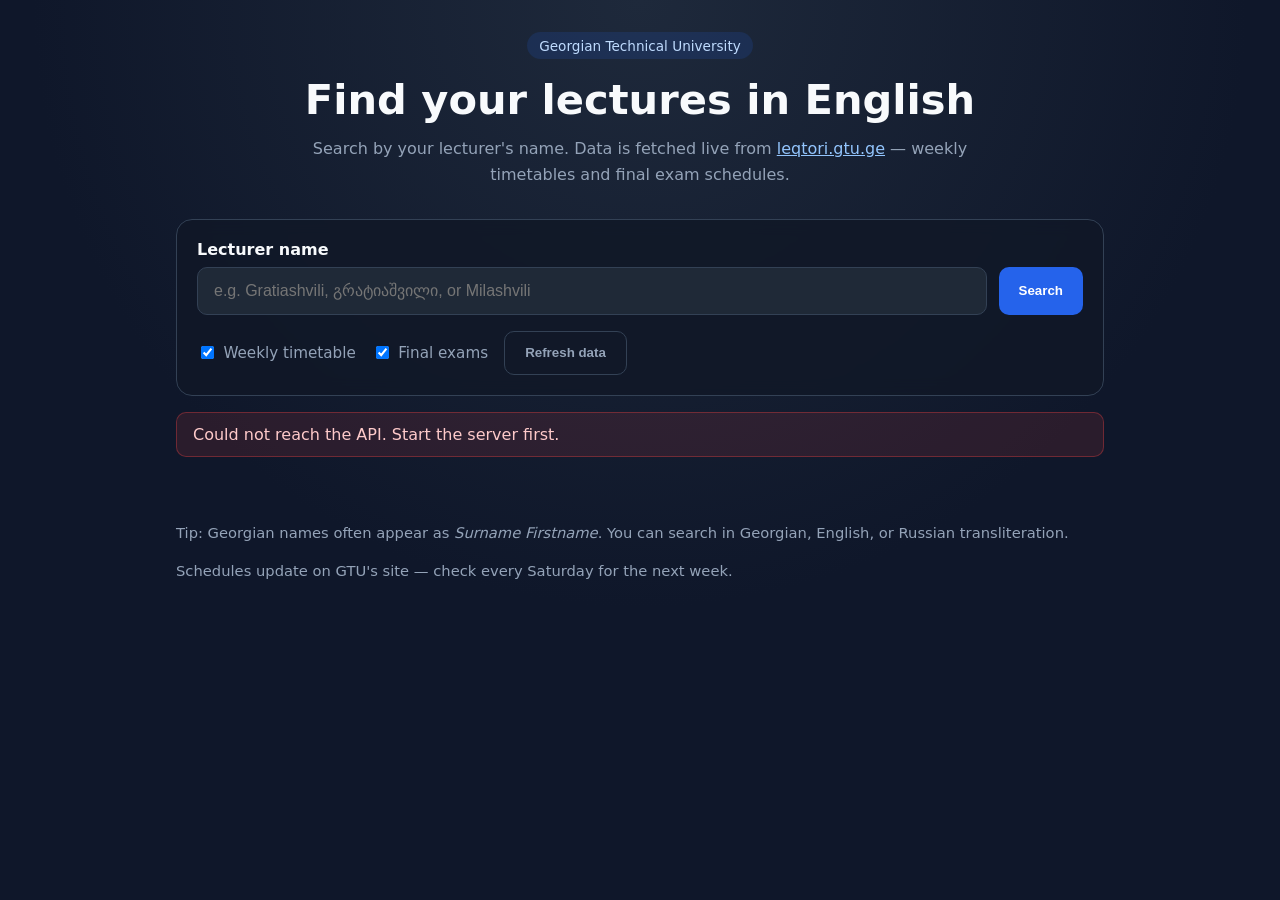
==== static/index.html @ f979306a "Add GTU Schedule Finder: search lecturer timetables in English from live GTU data. Co-authored-by: C" ====
<!DOCTYPE html>
<html lang="en">
<head>
  <meta charset="UTF-8">
  <meta name="viewport" content="width=device-width, initial-scale=1.0">
  <title>GTU Schedule Finder</title>
  <link rel="stylesheet" href="/static/style.css">
</head>
<body>
  <div class="page">
    <header class="hero">
      <div class="hero-badge">Georgian Technical University</div>
      <h1>Find your lectures in English</h1>
      <p class="subtitle">
        Search by your lecturer's name. Data is fetched live from
        <a href="http://leqtori.gtu.ge/" target="_blank" rel="noopener">leqtori.gtu.ge</a>
        — weekly timetables and final exam schedules.
      </p>
    </header>

    <section class="search-panel">
      <form id="search-form" class="search-form">
        <label for="query">Lecturer name</label>
        <div class="search-row">
          <input
            id="query"
            type="search"
            placeholder="e.g. Gratiashvili, გრატიაშვილი, or Milashvili"
            autocomplete="off"
            required
          >
          <button type="submit" id="search-btn">Search</button>
        </div>
        <div id="suggestions" class="suggestions hidden"></div>
      </form>

      <div class="filters">
        <label><input type="checkbox" id="weekly" checked> Weekly timetable</label>
        <label><input type="checkbox" id="exams" checked> Final exams</label>
        <button type="button" id="refresh-btn" class="ghost">Refresh data</button>
      </div>
    </section>

    <section id="status" class="status hidden"></section>
    <section id="results" class="results"></section>

    <footer class="footer">
      <p>Tip: Georgian names often appear as <em>Surname Firstname</em>. You can search in Georgian, English, or Russian transliteration.</p>
      <p>Schedules update on GTU's site — check every Saturday for the next week.</p>
    </footer>
  </div>

  <script src="/static/app.js"></script>
</body>
</html>
---- static/style.css ----
:root {
  --bg: #0f172a;
  --panel: #111827;
  --card: #1f2937;
  --text: #f8fafc;
  --muted: #94a3b8;
  --accent: #2563eb;
  --accent-hover: #1d4ed8;
  --border: #334155;
  --success: #10b981;
  --exam: #f59e0b;
}

* {
  box-sizing: border-box;
}

body {
  margin: 0;
  font-family: "Segoe UI", system-ui, -apple-system, sans-serif;
  background: radial-gradient(circle at top, #1e293b 0%, var(--bg) 55%);
  color: var(--text);
  min-height: 100vh;
}

a {
  color: #93c5fd;
}

.page {
  max-width: 960px;
  margin: 0 auto;
  padding: 2rem 1rem 4rem;
}

.hero {
  text-align: center;
  margin-bottom: 2rem;
}

.hero-badge {
  display: inline-block;
  padding: 0.35rem 0.75rem;
  border-radius: 999px;
  background: rgba(37, 99, 235, 0.15);
  color: #bfdbfe;
  font-size: 0.85rem;
  margin-bottom: 1rem;
}

.hero h1 {
  font-size: clamp(1.8rem, 4vw, 2.6rem);
  margin: 0 0 0.75rem;
}

.subtitle {
  color: var(--muted);
  max-width: 680px;
  margin: 0 auto;
  line-height: 1.6;
}

.search-panel {
  background: rgba(17, 24, 39, 0.85);
  border: 1px solid var(--border);
  border-radius: 16px;
  padding: 1.25rem;
  backdrop-filter: blur(8px);
}

.search-form label {
  display: block;
  font-weight: 600;
  margin-bottom: 0.5rem;
}

.search-row {
  display: flex;
  gap: 0.75rem;
}

input[type="search"] {
  flex: 1;
  padding: 0.85rem 1rem;
  border-radius: 10px;
  border: 1px solid var(--border);
  background: var(--card);
  color: var(--text);
  font-size: 1rem;
}

input[type="search"]:focus {
  outline: 2px solid var(--accent);
  border-color: transparent;
}

button {
  border: none;
  border-radius: 10px;
  padding: 0.85rem 1.25rem;
  background: var(--accent);
  color: white;
  font-weight: 600;
  cursor: pointer;
}

button:hover {
  background: var(--accent-hover);
}

button.ghost {
  background: transparent;
  border: 1px solid var(--border);
  color: var(--muted);
}

.filters {
  display: flex;
  flex-wrap: wrap;
  gap: 1rem;
  align-items: center;
  margin-top: 1rem;
  color: var(--muted);
  font-size: 0.95rem;
}

.filters label {
  display: flex;
  align-items: center;
  gap: 0.4rem;
}

.suggestions {
  margin-top: 0.5rem;
  background: var(--card);
  border: 1px solid var(--border);
  border-radius: 10px;
  overflow: hidden;
}

.suggestions button {
  display: block;
  width: 100%;
  text-align: left;
  background: transparent;
  color: var(--text);
  border-radius: 0;
  font-weight: 400;
}

.suggestions button:hover {
  background: rgba(37, 99, 235, 0.15);
}

.hidden {
  display: none !important;
}

.status {
  margin: 1rem 0;
  padding: 0.75rem 1rem;
  border-radius: 10px;
  background: rgba(16, 185, 129, 0.12);
  border: 1px solid rgba(16, 185, 129, 0.35);
  color: #a7f3d0;
}

.status.error {
  background: rgba(239, 68, 68, 0.12);
  border-color: rgba(239, 68, 68, 0.35);
  color: #fecaca;
}

.results {
  display: grid;
  gap: 1rem;
  margin-top: 1.5rem;
}

.empty-state {
  text-align: center;
  color: var(--muted);
  padding: 2rem;
  border: 1px dashed var(--border);
  border-radius: 12px;
}

.card {
  background: var(--card);
  border: 1px solid var(--border);
  border-radius: 14px;
  padding: 1rem 1.1rem;
}

.card-header {
  display: flex;
  justify-content: space-between;
  gap: 1rem;
  align-items: flex-start;
  margin-bottom: 0.75rem;
}

.badge {
  font-size: 0.75rem;
  font-weight: 700;
  text-transform: uppercase;
  letter-spacing: 0.04em;
  padding: 0.25rem 0.55rem;
  border-radius: 999px;
  white-space: nowrap;
}

.badge.weekly {
  background: rgba(37, 99, 235, 0.2);
  color: #93c5fd;
}

.badge.exam {
  background: rgba(245, 158, 11, 0.2);
  color: #fcd34d;
}

.course-title {
  font-size: 1.05rem;
  font-weight: 600;
  margin: 0 0 0.35rem;
}

.course-original {
  color: var(--muted);
  font-size: 0.9rem;
  margin-bottom: 0.75rem;
}

.meta-grid {
  display: grid;
  grid-template-columns: repeat(auto-fit, minmax(140px, 1fr));
  gap: 0.75rem;
}

.meta-item {
  background: rgba(15, 23, 42, 0.55);
  border-radius: 10px;
  padding: 0.65rem 0.75rem;
}

.meta-label {
  display: block;
  font-size: 0.75rem;
  text-transform: uppercase;
  letter-spacing: 0.05em;
  color: var(--muted);
  margin-bottom: 0.2rem;
}

.footer {
  margin-top: 2.5rem;
  color: var(--muted);
  font-size: 0.92rem;
  line-height: 1.6;
}

@media (max-width: 640px) {
  .search-row {
    flex-direction: column;
  }
}
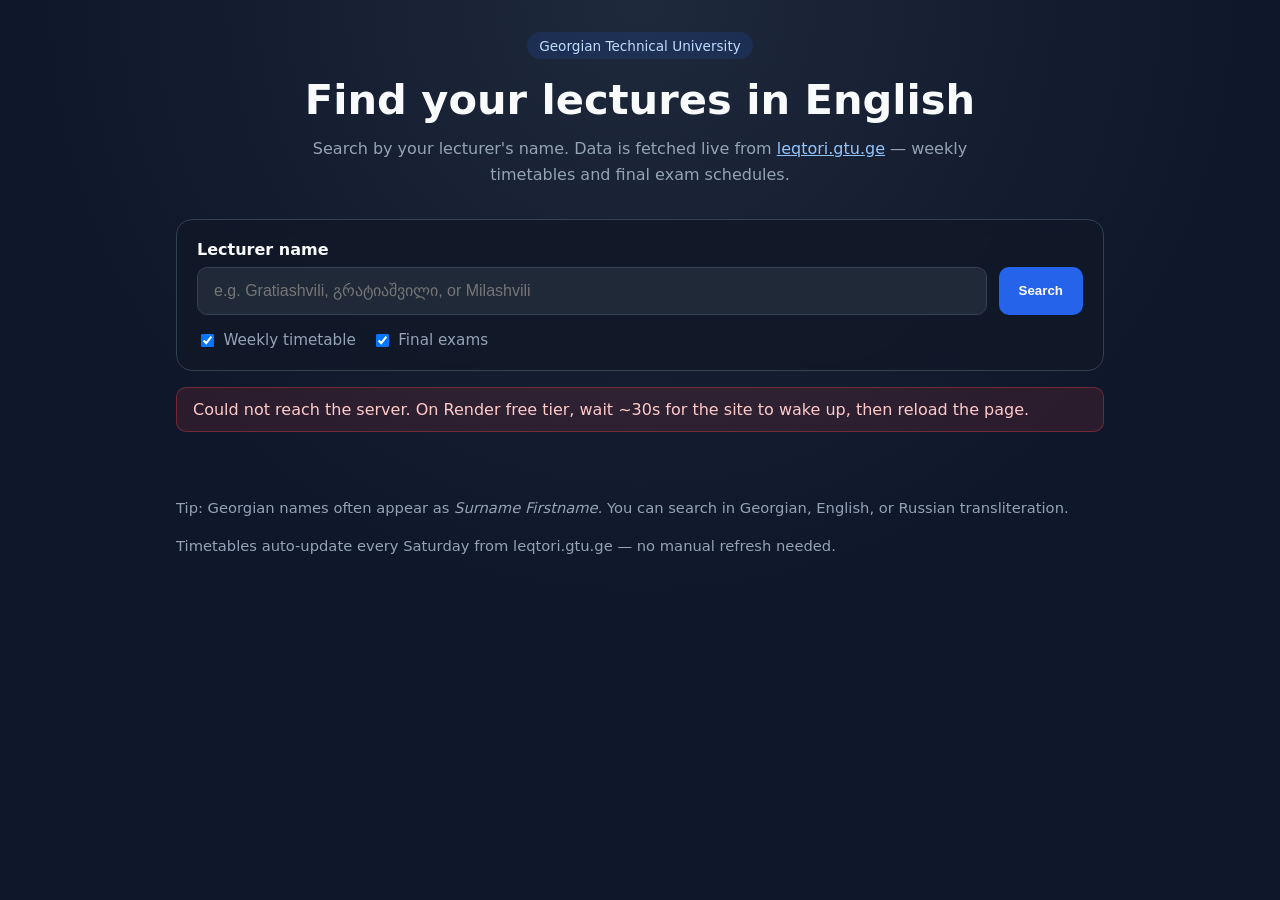
==== commit 8520e105: "Remove manual refresh; persist schedule data and auto-update on Saturdays. Co-authored-by: Cursor <c" ====
--- a/static/index.html
+++ b/static/index.html
@@ -37,7 +37,6 @@
       <div class="filters">
         <label><input type="checkbox" id="weekly" checked> Weekly timetable</label>
         <label><input type="checkbox" id="exams" checked> Final exams</label>
-        <button type="button" id="refresh-btn" class="ghost">Refresh data</button>
       </div>
     </section>
 
@@ -46,7 +45,7 @@
 
     <footer class="footer">
       <p>Tip: Georgian names often appear as <em>Surname Firstname</em>. You can search in Georgian, English, or Russian transliteration.</p>
-      <p>Schedules update on GTU's site — check every Saturday for the next week.</p>
+      <p>Timetables auto-update every Saturday from leqtori.gtu.ge — no manual refresh needed.</p>
     </footer>
   </div>
 
--- a/static/style.css
+++ b/static/style.css
@@ -171,6 +171,12 @@
   color: #fecaca;
 }
 
+.status.updating {
+  background: rgba(245, 158, 11, 0.12);
+  border-color: rgba(245, 158, 11, 0.35);
+  color: #fde68a;
+}
+
 .results {
   display: grid;
   gap: 1rem;
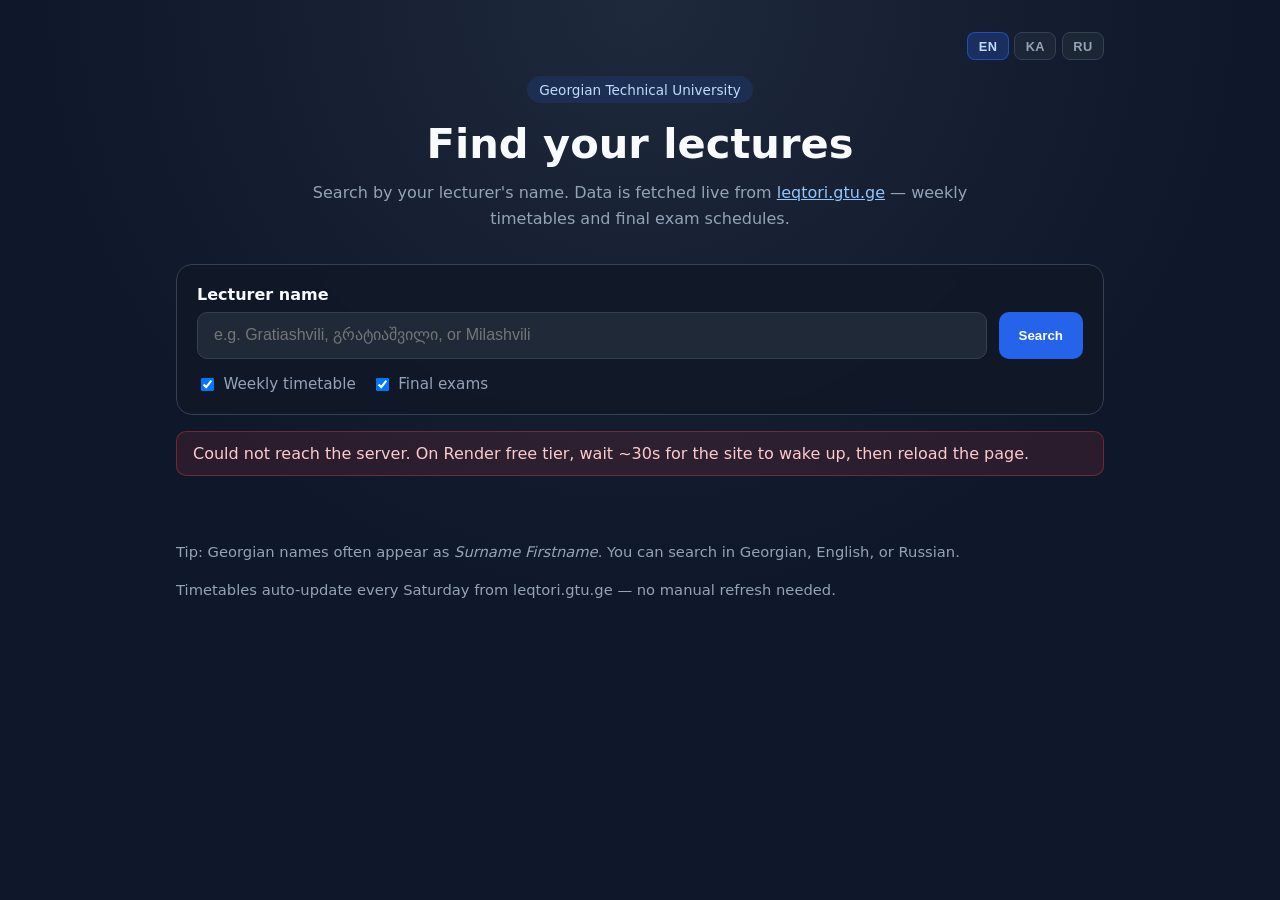
==== commit e08ec5e3: "feat: add English, Georgian, and Russian UI language switcher Default to English with EN/KA/RU toggl" ====
--- a/static/index.html
+++ b/static/index.html
@@ -8,10 +8,16 @@
 </head>
 <body>
   <div class="page">
+    <nav class="lang-bar" aria-label="Language">
+      <button type="button" class="lang-btn" data-lang="en" aria-pressed="true" data-i18n-title="langEn">EN</button>
+      <button type="button" class="lang-btn" data-lang="ka" aria-pressed="false" data-i18n-title="langKa">KA</button>
+      <button type="button" class="lang-btn" data-lang="ru" aria-pressed="false" data-i18n-title="langRu">RU</button>
+    </nav>
+
     <header class="hero">
-      <div class="hero-badge">Georgian Technical University</div>
-      <h1>Find your lectures in English</h1>
-      <p class="subtitle">
+      <div class="hero-badge" data-i18n="heroBadge">Georgian Technical University</div>
+      <h1 data-i18n="heroTitle">Find your lectures</h1>
+      <p class="subtitle" data-i18n="heroSubtitle">
         Search by your lecturer's name. Data is fetched live from
         <a href="http://leqtori.gtu.ge/" target="_blank" rel="noopener">leqtori.gtu.ge</a>
         — weekly timetables and final exam schedules.
@@ -20,23 +26,24 @@
 
     <section class="search-panel">
       <form id="search-form" class="search-form">
-        <label for="query">Lecturer name</label>
+        <label for="query" data-i18n="searchLabel">Lecturer name</label>
         <div class="search-row">
           <input
             id="query"
             type="search"
+            data-i18n-placeholder="searchPlaceholder"
             placeholder="e.g. Gratiashvili, გრატიაშვილი, or Milashvili"
             autocomplete="off"
             required
           >
-          <button type="submit" id="search-btn">Search</button>
+          <button type="submit" id="search-btn" data-i18n="searchBtn">Search</button>
         </div>
         <div id="suggestions" class="suggestions hidden"></div>
       </form>
 
       <div class="filters">
-        <label><input type="checkbox" id="weekly" checked> Weekly timetable</label>
-        <label><input type="checkbox" id="exams" checked> Final exams</label>
+        <label><input type="checkbox" id="weekly" checked> <span data-i18n="filterWeekly">Weekly timetable</span></label>
+        <label><input type="checkbox" id="exams" checked> <span data-i18n="filterExams">Final exams</span></label>
       </div>
     </section>
 
@@ -44,11 +51,12 @@
     <section id="results" class="results"></section>
 
     <footer class="footer">
-      <p>Tip: Georgian names often appear as <em>Surname Firstname</em>. You can search in Georgian, English, or Russian transliteration.</p>
-      <p>Timetables auto-update every Saturday from leqtori.gtu.ge — no manual refresh needed.</p>
+      <p data-i18n="footerTip1">Tip: Georgian names often appear as <em>Surname Firstname</em>. You can search in Georgian, English, or Russian.</p>
+      <p data-i18n="footerTip2">Timetables auto-update every Saturday from leqtori.gtu.ge — no manual refresh needed.</p>
     </footer>
   </div>
 
+  <script src="/static/i18n.js"></script>
   <script src="/static/app.js"></script>
 </body>
 </html>
--- a/static/style.css
+++ b/static/style.css
@@ -31,6 +31,38 @@
   max-width: 960px;
   margin: 0 auto;
   padding: 2rem 1rem 4rem;
+  position: relative;
+}
+
+.lang-bar {
+  display: flex;
+  justify-content: flex-end;
+  gap: 0.35rem;
+  margin-bottom: 1rem;
+}
+
+.lang-btn {
+  padding: 0.35rem 0.65rem;
+  font-size: 0.8rem;
+  font-weight: 600;
+  background: rgba(31, 41, 55, 0.8);
+  border: 1px solid var(--border);
+  color: var(--muted);
+  border-radius: 8px;
+  cursor: pointer;
+  letter-spacing: 0.03em;
+}
+
+.lang-btn:hover {
+  color: var(--text);
+  border-color: #64748b;
+  background: rgba(37, 99, 235, 0.12);
+}
+
+.lang-btn.active {
+  background: rgba(37, 99, 235, 0.25);
+  border-color: rgba(37, 99, 235, 0.6);
+  color: #bfdbfe;
 }
 
 .hero {
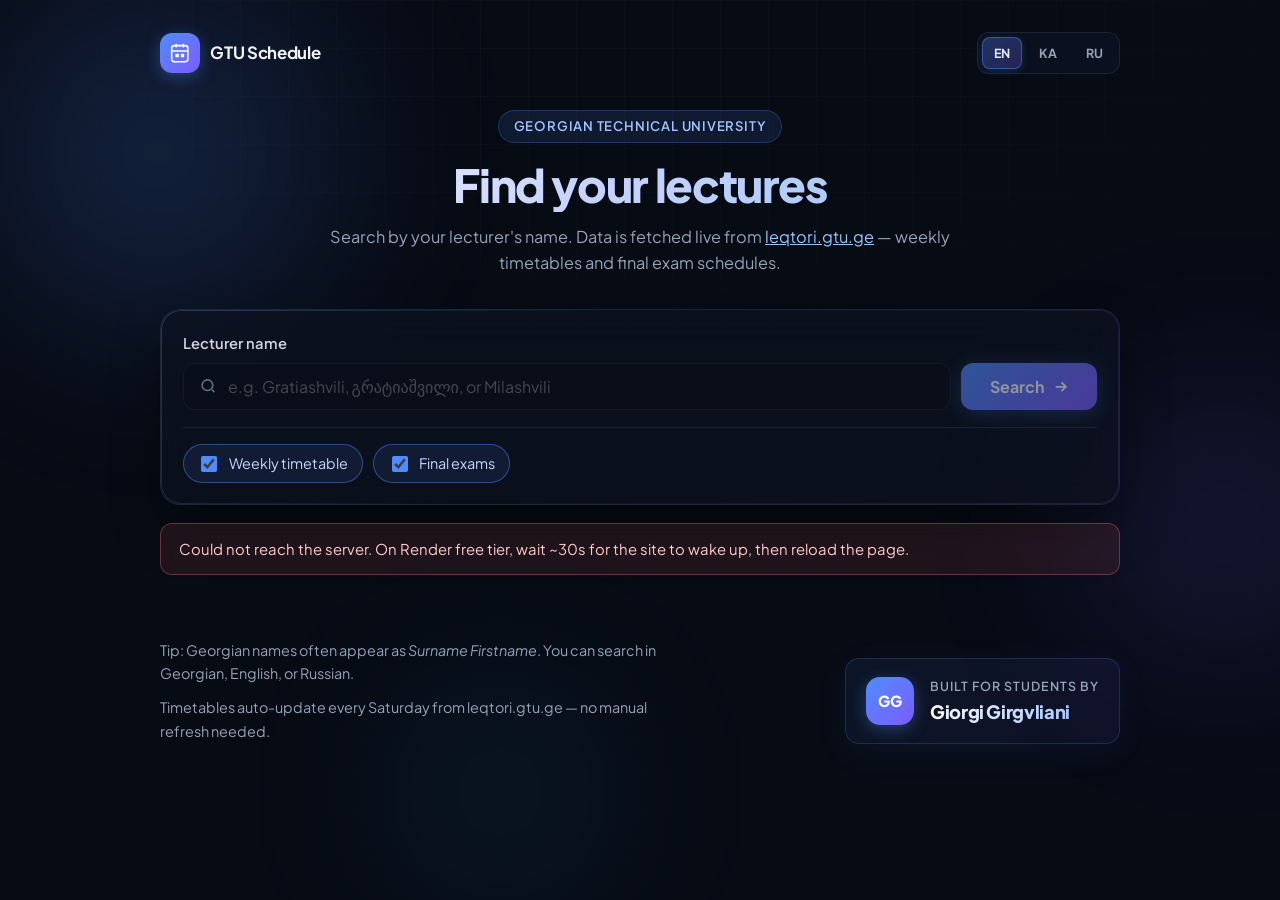
==== commit ba8d616a: "feat: redesign UI with responsive layout and creator credit Refresh the site with animated backgroun" ====
--- a/static/index.html
+++ b/static/index.html
@@ -2,19 +2,46 @@
 <html lang="en">
 <head>
   <meta charset="UTF-8">
-  <meta name="viewport" content="width=device-width, initial-scale=1.0">
+  <meta name="viewport" content="width=device-width, initial-scale=1.0, viewport-fit=cover">
+  <meta name="theme-color" content="#070b14">
+  <meta name="color-scheme" content="dark">
+  <meta name="mobile-web-app-capable" content="yes">
+  <meta name="apple-mobile-web-app-capable" content="yes">
+  <meta name="apple-mobile-web-app-status-bar-style" content="black-translucent">
   <title>GTU Schedule Finder</title>
+  <link rel="preconnect" href="https://fonts.googleapis.com">
+  <link rel="preconnect" href="https://fonts.gstatic.com" crossorigin>
+  <link href="https://fonts.googleapis.com/css2?family=Plus+Jakarta+Sans:ital,wght@0,400;0,500;0,600;0,700;0,800;1,500&display=swap" rel="stylesheet">
   <link rel="stylesheet" href="/static/style.css">
 </head>
 <body>
+  <div class="bg-scene" aria-hidden="true">
+    <div class="bg-orb bg-orb-1"></div>
+    <div class="bg-orb bg-orb-2"></div>
+    <div class="bg-orb bg-orb-3"></div>
+    <div class="bg-grid"></div>
+  </div>
+
   <div class="page">
-    <nav class="lang-bar" aria-label="Language">
-      <button type="button" class="lang-btn" data-lang="en" aria-pressed="true" data-i18n-title="langEn">EN</button>
-      <button type="button" class="lang-btn" data-lang="ka" aria-pressed="false" data-i18n-title="langKa">KA</button>
-      <button type="button" class="lang-btn" data-lang="ru" aria-pressed="false" data-i18n-title="langRu">RU</button>
-    </nav>
+    <header class="site-header">
+      <a class="brand" href="/" aria-label="GTU Schedule Finder home">
+        <span class="brand-icon" aria-hidden="true">
+          <svg viewBox="0 0 24 24" fill="none" stroke="currentColor" stroke-width="1.75">
+            <rect x="3" y="4" width="18" height="18" rx="3"/>
+            <path d="M3 10h18M8 2v4M16 2v4"/>
+            <path d="M8 14h2v2H8zM14 14h2v2h-2z"/>
+          </svg>
+        </span>
+        <span class="brand-text">GTU Schedule</span>
+      </a>
+      <nav class="lang-bar" aria-label="Language">
+        <button type="button" class="lang-btn" data-lang="en" aria-pressed="true" data-i18n-title="langEn">EN</button>
+        <button type="button" class="lang-btn" data-lang="ka" aria-pressed="false" data-i18n-title="langKa">KA</button>
+        <button type="button" class="lang-btn" data-lang="ru" aria-pressed="false" data-i18n-title="langRu">RU</button>
+      </nav>
+    </header>
 
-    <header class="hero">
+    <section class="hero">
       <div class="hero-badge" data-i18n="heroBadge">Georgian Technical University</div>
       <h1 data-i18n="heroTitle">Find your lectures</h1>
       <p class="subtitle" data-i18n="heroSubtitle">
@@ -22,28 +49,45 @@
         <a href="http://leqtori.gtu.ge/" target="_blank" rel="noopener">leqtori.gtu.ge</a>
         — weekly timetables and final exam schedules.
       </p>
-    </header>
+    </section>
 
     <section class="search-panel">
       <form id="search-form" class="search-form">
         <label for="query" data-i18n="searchLabel">Lecturer name</label>
         <div class="search-row">
-          <input
-            id="query"
-            type="search"
-            data-i18n-placeholder="searchPlaceholder"
-            placeholder="e.g. Gratiashvili, გრატიაშვილი, or Milashvili"
-            autocomplete="off"
-            required
-          >
-          <button type="submit" id="search-btn" data-i18n="searchBtn">Search</button>
+          <div class="search-input-wrap">
+            <svg class="search-icon" viewBox="0 0 24 24" fill="none" stroke="currentColor" stroke-width="2" aria-hidden="true">
+              <circle cx="11" cy="11" r="7"/>
+              <path d="M20 20l-3-3"/>
+            </svg>
+            <input
+              id="query"
+              type="search"
+              data-i18n-placeholder="searchPlaceholder"
+              placeholder="e.g. Gratiashvili, გრატიაშვილი, or Milashvili"
+              autocomplete="off"
+              required
+            >
+          </div>
+          <button type="submit" id="search-btn" class="search-submit">
+            <span data-i18n="searchBtn">Search</span>
+            <svg viewBox="0 0 24 24" fill="none" stroke="currentColor" stroke-width="2.5" aria-hidden="true">
+              <path d="M5 12h14M13 6l6 6-6 6"/>
+            </svg>
+          </button>
         </div>
         <div id="suggestions" class="suggestions hidden"></div>
       </form>
 
       <div class="filters">
-        <label><input type="checkbox" id="weekly" checked> <span data-i18n="filterWeekly">Weekly timetable</span></label>
-        <label><input type="checkbox" id="exams" checked> <span data-i18n="filterExams">Final exams</span></label>
+        <label class="filter-chip">
+          <input type="checkbox" id="weekly" checked>
+          <span data-i18n="filterWeekly">Weekly timetable</span>
+        </label>
+        <label class="filter-chip">
+          <input type="checkbox" id="exams" checked>
+          <span data-i18n="filterExams">Final exams</span>
+        </label>
       </div>
     </section>
 
@@ -51,8 +95,19 @@
     <section id="results" class="results"></section>
 
     <footer class="footer">
-      <p data-i18n="footerTip1">Tip: Georgian names often appear as <em>Surname Firstname</em>. You can search in Georgian, English, or Russian.</p>
-      <p data-i18n="footerTip2">Timetables auto-update every Saturday from leqtori.gtu.ge — no manual refresh needed.</p>
+      <div class="footer-tips">
+        <p data-i18n="footerTip1">Tip: Georgian names often appear as <em>Surname Firstname</em>. You can search in Georgian, English, or Russian.</p>
+        <p data-i18n="footerTip2">Timetables auto-update every Saturday from leqtori.gtu.ge — no manual refresh needed.</p>
+      </div>
+      <div class="creator-card">
+        <div class="creator-avatar" aria-hidden="true">GG</div>
+        <div class="creator-info">
+          <p class="creator-label" data-i18n="footerCreatorLabel">Built for students by</p>
+          <p class="creator-name">
+            <a href="https://github.com/Giorgi-Girgvliani/gtu-schedule-finder" target="_blank" rel="noopener noreferrer">Giorgi Girgvliani</a>
+          </p>
+        </div>
+      </div>
     </footer>
   </div>
 
--- a/static/style.css
+++ b/static/style.css
@@ -1,173 +1,466 @@
 :root {
-  --bg: #0f172a;
-  --panel: #111827;
-  --card: #1f2937;
-  --text: #f8fafc;
+  --bg: #070b14;
+  --bg-elevated: #0d1321;
+  --panel: rgba(13, 19, 33, 0.72);
+  --card: rgba(18, 26, 44, 0.85);
+  --card-hover: rgba(22, 32, 54, 0.95);
+  --text: #f1f5f9;
   --muted: #94a3b8;
-  --accent: #2563eb;
-  --accent-hover: #1d4ed8;
-  --border: #334155;
-  --success: #10b981;
-  --exam: #f59e0b;
+  --accent: #4f8cff;
+  --accent-2: #7c5cff;
+  --accent-hover: #3b7aed;
+  --accent-glow: rgba(79, 140, 255, 0.35);
+  --border: rgba(148, 163, 184, 0.14);
+  --border-bright: rgba(148, 163, 184, 0.28);
+  --success: #34d399;
+  --exam: #fbbf24;
+  --exam-glow: rgba(251, 191, 36, 0.2);
+  --weekly-glow: rgba(79, 140, 255, 0.15);
+
+  --page-max: 960px;
+  --page-pad-x: 1rem;
+  --page-pad-y: 1.25rem;
+  --section-gap: 1.25rem;
+  --radius-lg: 20px;
+  --radius-md: 14px;
+  --radius-sm: 12px;
+  --touch-min: 44px;
+  --shadow-lg: 0 24px 48px rgba(0, 0, 0, 0.35);
+  --shadow-card: 0 8px 32px rgba(0, 0, 0, 0.25);
 }
 
 * {
   box-sizing: border-box;
 }
 
+html {
+  -webkit-text-size-adjust: 100%;
+  scroll-behavior: smooth;
+}
+
 body {
   margin: 0;
-  font-family: "Segoe UI", system-ui, -apple-system, sans-serif;
-  background: radial-gradient(circle at top, #1e293b 0%, var(--bg) 55%);
+  font-family: "Plus Jakarta Sans", "Segoe UI", system-ui, -apple-system, sans-serif;
+  background: var(--bg);
   color: var(--text);
   min-height: 100vh;
+  min-height: 100dvh;
+  line-height: 1.5;
+  overflow-x: hidden;
 }
 
 a {
   color: #93c5fd;
+  word-break: break-word;
+  transition: color 0.2s ease;
+}
+
+a:hover {
+  color: #bfdbfe;
+}
+
+img,
+svg {
+  max-width: 100%;
+  height: auto;
+}
+
+/* ── Animated background ── */
+.bg-scene {
+  position: fixed;
+  inset: 0;
+  z-index: 0;
+  pointer-events: none;
+  overflow: hidden;
+}
+
+.bg-orb {
+  position: absolute;
+  border-radius: 50%;
+  filter: blur(80px);
+  opacity: 0.55;
+  animation: float 18s ease-in-out infinite;
+}
+
+.bg-orb-1 {
+  width: min(520px, 90vw);
+  height: min(520px, 90vw);
+  top: -12%;
+  left: -8%;
+  background: radial-gradient(circle, rgba(79, 140, 255, 0.45) 0%, transparent 70%);
+}
+
+.bg-orb-2 {
+  width: min(420px, 75vw);
+  height: min(420px, 75vw);
+  top: 35%;
+  right: -12%;
+  background: radial-gradient(circle, rgba(124, 92, 255, 0.35) 0%, transparent 70%);
+  animation-delay: -6s;
+}
+
+.bg-orb-3 {
+  width: min(360px, 65vw);
+  height: min(360px, 65vw);
+  bottom: -8%;
+  left: 25%;
+  background: radial-gradient(circle, rgba(56, 189, 248, 0.2) 0%, transparent 70%);
+  animation-delay: -12s;
+}
+
+.bg-grid {
+  position: absolute;
+  inset: 0;
+  background-image:
+    linear-gradient(rgba(148, 163, 184, 0.04) 1px, transparent 1px),
+    linear-gradient(90deg, rgba(148, 163, 184, 0.04) 1px, transparent 1px);
+  background-size: 48px 48px;
+  mask-image: radial-gradient(ellipse 80% 60% at 50% 0%, black 20%, transparent 75%);
+}
+
+@keyframes float {
+  0%, 100% { transform: translate(0, 0) scale(1); }
+  33% { transform: translate(2%, 3%) scale(1.04); }
+  66% { transform: translate(-2%, 1%) scale(0.98); }
 }
 
 .page {
-  max-width: 960px;
+  position: relative;
+  z-index: 1;
+  max-width: var(--page-max);
   margin: 0 auto;
-  padding: 2rem 1rem 4rem;
-  position: relative;
+  padding:
+    max(var(--page-pad-y), env(safe-area-inset-top))
+    max(var(--page-pad-x), env(safe-area-inset-right))
+    max(2.5rem, env(safe-area-inset-bottom))
+    max(var(--page-pad-x), env(safe-area-inset-left));
+}
+
+/* ── Site header ── */
+.site-header {
+  display: flex;
+  align-items: center;
+  justify-content: space-between;
+  gap: 1rem;
+  margin-bottom: calc(var(--section-gap) + 0.5rem);
+  flex-wrap: wrap;
+}
+
+.brand {
+  display: flex;
+  align-items: center;
+  gap: 0.65rem;
+  text-decoration: none;
+  color: var(--text);
+}
+
+.brand:hover {
+  color: var(--text);
+}
+
+.brand-icon {
+  display: flex;
+  align-items: center;
+  justify-content: center;
+  width: 2.5rem;
+  height: 2.5rem;
+  border-radius: 12px;
+  background: linear-gradient(135deg, var(--accent) 0%, var(--accent-2) 100%);
+  box-shadow: 0 4px 16px var(--accent-glow);
+}
+
+.brand-icon svg {
+  width: 1.35rem;
+  height: 1.35rem;
+  color: white;
+}
+
+.brand-text {
+  font-weight: 700;
+  font-size: 1.05rem;
+  letter-spacing: -0.02em;
 }
 
 .lang-bar {
   display: flex;
-  justify-content: flex-end;
   gap: 0.35rem;
-  margin-bottom: 1rem;
+  flex-wrap: wrap;
+  padding: 0.25rem;
+  background: rgba(15, 23, 42, 0.5);
+  border: 1px solid var(--border);
+  border-radius: 12px;
+  backdrop-filter: blur(12px);
+  -webkit-backdrop-filter: blur(12px);
 }
 
 .lang-btn {
+  min-width: 2.5rem;
+  min-height: 2rem;
   padding: 0.35rem 0.65rem;
-  font-size: 0.8rem;
-  font-weight: 600;
-  background: rgba(31, 41, 55, 0.8);
-  border: 1px solid var(--border);
+  font-size: 0.78rem;
+  font-weight: 700;
+  font-family: inherit;
+  background: transparent;
+  border: 1px solid transparent;
   color: var(--muted);
   border-radius: 8px;
   cursor: pointer;
-  letter-spacing: 0.03em;
+  letter-spacing: 0.04em;
+  -webkit-tap-highlight-color: transparent;
+  touch-action: manipulation;
+  transition: all 0.2s ease;
 }
 
 .lang-btn:hover {
   color: var(--text);
-  border-color: #64748b;
-  background: rgba(37, 99, 235, 0.12);
+  background: rgba(255, 255, 255, 0.05);
 }
 
 .lang-btn.active {
-  background: rgba(37, 99, 235, 0.25);
-  border-color: rgba(37, 99, 235, 0.6);
-  color: #bfdbfe;
-}
-
+  background: linear-gradient(135deg, rgba(79, 140, 255, 0.3), rgba(124, 92, 255, 0.25));
+  border-color: rgba(79, 140, 255, 0.45);
+  color: #e0eaff;
+  box-shadow: 0 2px 8px rgba(79, 140, 255, 0.2);
+}
+
+/* ── Hero ── */
 .hero {
   text-align: center;
-  margin-bottom: 2rem;
+  margin-bottom: var(--section-gap);
 }
 
 .hero-badge {
   display: inline-block;
-  padding: 0.35rem 0.75rem;
+  padding: 0.4rem 0.9rem;
   border-radius: 999px;
-  background: rgba(37, 99, 235, 0.15);
-  color: #bfdbfe;
-  font-size: 0.85rem;
+  background: rgba(79, 140, 255, 0.12);
+  border: 1px solid rgba(79, 140, 255, 0.25);
+  color: #a5c4ff;
+  font-size: clamp(0.72rem, 2.5vw, 0.82rem);
+  font-weight: 600;
+  letter-spacing: 0.06em;
+  text-transform: uppercase;
   margin-bottom: 1rem;
+  max-width: 100%;
+  line-height: 1.4;
 }
 
 .hero h1 {
-  font-size: clamp(1.8rem, 4vw, 2.6rem);
+  font-size: clamp(1.75rem, 5.5vw, 2.85rem);
+  font-weight: 800;
   margin: 0 0 0.75rem;
+  line-height: 1.15;
+  letter-spacing: -0.03em;
+  word-break: break-word;
+  background: linear-gradient(135deg, #ffffff 0%, #c7d2fe 45%, #93c5fd 100%);
+  -webkit-background-clip: text;
+  background-clip: text;
+  -webkit-text-fill-color: transparent;
 }
 
 .subtitle {
   color: var(--muted);
-  max-width: 680px;
+  max-width: 620px;
   margin: 0 auto;
-  line-height: 1.6;
-}
-
+  line-height: 1.65;
+  font-size: clamp(0.92rem, 2.8vw, 1.02rem);
+}
+
+/* ── Search panel ── */
 .search-panel {
-  background: rgba(17, 24, 39, 0.85);
+  background: var(--panel);
   border: 1px solid var(--border);
-  border-radius: 16px;
-  padding: 1.25rem;
-  backdrop-filter: blur(8px);
+  border-radius: var(--radius-lg);
+  padding: 1.15rem;
+  backdrop-filter: blur(20px);
+  -webkit-backdrop-filter: blur(20px);
+  box-shadow: var(--shadow-lg);
+  position: relative;
+}
+
+.search-panel::before {
+  content: "";
+  position: absolute;
+  inset: 0;
+  border-radius: inherit;
+  padding: 1px;
+  background: linear-gradient(135deg, rgba(79, 140, 255, 0.35), transparent 40%, rgba(124, 92, 255, 0.2));
+  -webkit-mask: linear-gradient(#fff 0 0) content-box, linear-gradient(#fff 0 0);
+  mask: linear-gradient(#fff 0 0) content-box, linear-gradient(#fff 0 0);
+  -webkit-mask-composite: xor;
+  mask-composite: exclude;
+  pointer-events: none;
 }
 
 .search-form label {
   display: block;
   font-weight: 600;
-  margin-bottom: 0.5rem;
+  margin-bottom: 0.55rem;
+  font-size: 0.92rem;
+  color: #cbd5e1;
 }
 
 .search-row {
   display: flex;
-  gap: 0.75rem;
+  flex-direction: column;
+  gap: 0.65rem;
+}
+
+.search-input-wrap {
+  position: relative;
+  flex: 1;
+}
+
+.search-icon {
+  position: absolute;
+  left: 1rem;
+  top: 50%;
+  transform: translateY(-50%);
+  width: 1.15rem;
+  height: 1.15rem;
+  color: var(--muted);
+  pointer-events: none;
 }
 
 input[type="search"] {
-  flex: 1;
-  padding: 0.85rem 1rem;
-  border-radius: 10px;
+  width: 100%;
+  min-height: var(--touch-min);
+  padding: 0.75rem 1rem 0.75rem 2.75rem;
+  border-radius: var(--radius-sm);
   border: 1px solid var(--border);
-  background: var(--card);
+  background: rgba(7, 11, 20, 0.6);
   color: var(--text);
+  font-size: 16px;
+  font-family: inherit;
+  -webkit-appearance: none;
+  appearance: none;
+  transition: border-color 0.2s, box-shadow 0.2s;
+}
+
+input[type="search"]:focus {
+  outline: none;
+  border-color: rgba(79, 140, 255, 0.55);
+  box-shadow: 0 0 0 3px rgba(79, 140, 255, 0.18);
+}
+
+input[type="search"]:disabled {
+  opacity: 0.55;
+  cursor: not-allowed;
+}
+
+.search-submit {
+  display: inline-flex;
+  align-items: center;
+  justify-content: center;
+  gap: 0.5rem;
+  border: none;
+  border-radius: var(--radius-sm);
+  min-height: var(--touch-min);
+  padding: 0.75rem 1.35rem;
+  background: linear-gradient(135deg, var(--accent) 0%, var(--accent-2) 100%);
+  color: white;
+  font-weight: 700;
   font-size: 1rem;
-}
-
-input[type="search"]:focus {
-  outline: 2px solid var(--accent);
-  border-color: transparent;
+  font-family: inherit;
+  cursor: pointer;
+  -webkit-tap-highlight-color: transparent;
+  touch-action: manipulation;
+  box-shadow: 0 4px 20px var(--accent-glow);
+  transition: transform 0.15s ease, box-shadow 0.2s ease, filter 0.2s ease;
+}
+
+.search-submit svg {
+  width: 1.1rem;
+  height: 1.1rem;
+  transition: transform 0.2s ease;
+}
+
+.search-submit:hover:not(:disabled) {
+  filter: brightness(1.08);
+  box-shadow: 0 6px 28px var(--accent-glow);
+}
+
+.search-submit:hover:not(:disabled) svg {
+  transform: translateX(2px);
+}
+
+.search-submit:active:not(:disabled) {
+  transform: scale(0.98);
+}
+
+.search-submit:disabled {
+  opacity: 0.55;
+  cursor: not-allowed;
 }
 
 button {
   border: none;
-  border-radius: 10px;
-  padding: 0.85rem 1.25rem;
+  border-radius: var(--radius-sm);
+  min-height: var(--touch-min);
+  padding: 0.75rem 1.25rem;
   background: var(--accent);
   color: white;
   font-weight: 600;
+  font-size: 1rem;
+  font-family: inherit;
   cursor: pointer;
-}
-
-button:hover {
-  background: var(--accent-hover);
-}
-
-button.ghost {
-  background: transparent;
+  -webkit-tap-highlight-color: transparent;
+  touch-action: manipulation;
+}
+
+button:disabled {
+  opacity: 0.55;
+  cursor: not-allowed;
+}
+
+.filters {
+  display: flex;
+  flex-direction: column;
+  gap: 0.55rem;
+  margin-top: 1.1rem;
+  padding-top: 1rem;
+  border-top: 1px solid var(--border);
+}
+
+.filter-chip {
+  display: inline-flex;
+  align-items: center;
+  gap: 0.55rem;
+  min-height: var(--touch-min);
+  padding: 0.45rem 0.85rem;
+  border-radius: 999px;
   border: 1px solid var(--border);
+  background: rgba(7, 11, 20, 0.4);
   color: var(--muted);
-}
-
-.filters {
-  display: flex;
-  flex-wrap: wrap;
-  gap: 1rem;
-  align-items: center;
-  margin-top: 1rem;
-  color: var(--muted);
-  font-size: 0.95rem;
-}
-
-.filters label {
-  display: flex;
-  align-items: center;
-  gap: 0.4rem;
+  font-size: 0.9rem;
+  cursor: pointer;
+  transition: all 0.2s ease;
+  user-select: none;
+}
+
+.filter-chip:has(input:checked) {
+  border-color: rgba(79, 140, 255, 0.45);
+  background: rgba(79, 140, 255, 0.1);
+  color: #c7d9ff;
+}
+
+.filter-chip input[type="checkbox"] {
+  width: 1rem;
+  height: 1rem;
+  accent-color: var(--accent);
+  flex-shrink: 0;
 }
 
 .suggestions {
-  margin-top: 0.5rem;
-  background: var(--card);
-  border: 1px solid var(--border);
-  border-radius: 10px;
+  margin-top: 0.65rem;
+  background: rgba(7, 11, 20, 0.85);
+  border: 1px solid var(--border-bright);
+  border-radius: var(--radius-sm);
   overflow: hidden;
+  max-height: min(50vh, 320px);
+  overflow-y: auto;
+  -webkit-overflow-scrolling: touch;
+  box-shadow: var(--shadow-card);
 }
 
 .suggestions button {
@@ -177,129 +470,425 @@
   background: transparent;
   color: var(--text);
   border-radius: 0;
-  font-weight: 400;
-}
-
-.suggestions button:hover {
-  background: rgba(37, 99, 235, 0.15);
+  font-weight: 500;
+  min-height: var(--touch-min);
+  padding: 0.65rem 1rem;
+  word-break: break-word;
+  transition: background 0.15s ease;
+}
+
+.suggestions button:hover,
+.suggestions button:focus-visible {
+  background: rgba(79, 140, 255, 0.12);
 }
 
 .hidden {
   display: none !important;
 }
 
+/* ── Status ── */
 .status {
-  margin: 1rem 0;
-  padding: 0.75rem 1rem;
-  border-radius: 10px;
-  background: rgba(16, 185, 129, 0.12);
-  border: 1px solid rgba(16, 185, 129, 0.35);
+  margin: 1.1rem 0;
+  padding: 0.85rem 1.1rem;
+  border-radius: var(--radius-sm);
+  background: rgba(52, 211, 153, 0.1);
+  border: 1px solid rgba(52, 211, 153, 0.3);
   color: #a7f3d0;
+  font-size: clamp(0.85rem, 2.5vw, 0.93rem);
+  line-height: 1.5;
+  word-break: break-word;
+  backdrop-filter: blur(8px);
 }
 
 .status.error {
-  background: rgba(239, 68, 68, 0.12);
-  border-color: rgba(239, 68, 68, 0.35);
+  background: rgba(248, 113, 113, 0.1);
+  border-color: rgba(248, 113, 113, 0.35);
   color: #fecaca;
 }
 
 .status.updating {
-  background: rgba(245, 158, 11, 0.12);
-  border-color: rgba(245, 158, 11, 0.35);
+  background: rgba(251, 191, 36, 0.1);
+  border-color: rgba(251, 191, 36, 0.35);
   color: #fde68a;
 }
 
+/* ── Results ── */
 .results {
   display: grid;
-  gap: 1rem;
-  margin-top: 1.5rem;
+  gap: 0.85rem;
+  margin-top: 1.35rem;
 }
 
 .empty-state {
   text-align: center;
   color: var(--muted);
-  padding: 2rem;
-  border: 1px dashed var(--border);
-  border-radius: 12px;
+  padding: 2rem 1.25rem;
+  border: 1px dashed var(--border-bright);
+  border-radius: var(--radius-md);
+  font-size: 0.95rem;
+  background: rgba(13, 19, 33, 0.4);
 }
 
 .card {
   background: var(--card);
   border: 1px solid var(--border);
-  border-radius: 14px;
+  border-radius: var(--radius-md);
   padding: 1rem 1.1rem;
+  box-shadow: var(--shadow-card);
+  transition: transform 0.2s ease, border-color 0.2s ease, box-shadow 0.2s ease;
+  position: relative;
+  overflow: hidden;
+}
+
+.card::before {
+  content: "";
+  position: absolute;
+  left: 0;
+  top: 0;
+  bottom: 0;
+  width: 3px;
+  border-radius: 3px 0 0 3px;
+}
+
+.card-weekly::before {
+  background: linear-gradient(180deg, var(--accent), var(--accent-2));
+}
+
+.card-exam::before {
+  background: linear-gradient(180deg, #fbbf24, #f59e0b);
+}
+
+.card:hover {
+  transform: translateY(-2px);
+  border-color: var(--border-bright);
+  box-shadow: 0 12px 40px rgba(0, 0, 0, 0.3);
 }
 
 .card-header {
   display: flex;
-  justify-content: space-between;
-  gap: 1rem;
+  flex-direction: column;
+  gap: 0.65rem;
   align-items: flex-start;
-  margin-bottom: 0.75rem;
+  margin-bottom: 0.85rem;
 }
 
 .badge {
-  font-size: 0.75rem;
+  font-size: 0.68rem;
   font-weight: 700;
   text-transform: uppercase;
-  letter-spacing: 0.04em;
-  padding: 0.25rem 0.55rem;
+  letter-spacing: 0.06em;
+  padding: 0.35rem 0.65rem;
   border-radius: 999px;
   white-space: nowrap;
+  align-self: flex-start;
 }
 
 .badge.weekly {
-  background: rgba(37, 99, 235, 0.2);
+  background: var(--weekly-glow);
+  border: 1px solid rgba(79, 140, 255, 0.35);
   color: #93c5fd;
 }
 
 .badge.exam {
-  background: rgba(245, 158, 11, 0.2);
+  background: var(--exam-glow);
+  border: 1px solid rgba(251, 191, 36, 0.35);
   color: #fcd34d;
 }
 
 .course-title {
-  font-size: 1.05rem;
-  font-weight: 600;
-  margin: 0 0 0.35rem;
+  font-size: clamp(0.98rem, 3vw, 1.08rem);
+  font-weight: 700;
+  margin: 0 0 0.3rem;
+  line-height: 1.35;
+  word-break: break-word;
+  letter-spacing: -0.01em;
 }
 
 .course-original {
   color: var(--muted);
-  font-size: 0.9rem;
-  margin-bottom: 0.75rem;
+  font-size: clamp(0.82rem, 2.5vw, 0.88rem);
+  margin: 0;
+  line-height: 1.4;
+  word-break: break-word;
 }
 
 .meta-grid {
   display: grid;
-  grid-template-columns: repeat(auto-fit, minmax(140px, 1fr));
-  gap: 0.75rem;
+  grid-template-columns: 1fr;
+  gap: 0.55rem;
 }
 
 .meta-item {
-  background: rgba(15, 23, 42, 0.55);
-  border-radius: 10px;
-  padding: 0.65rem 0.75rem;
+  background: rgba(7, 11, 20, 0.45);
+  border: 1px solid rgba(148, 163, 184, 0.08);
+  border-radius: var(--radius-sm);
+  padding: 0.65rem 0.8rem;
+  font-size: 0.92rem;
+  font-weight: 500;
+  word-break: break-word;
+  overflow-wrap: anywhere;
 }
 
 .meta-label {
   display: block;
-  font-size: 0.75rem;
+  font-size: 0.68rem;
+  font-weight: 700;
   text-transform: uppercase;
-  letter-spacing: 0.05em;
+  letter-spacing: 0.07em;
   color: var(--muted);
   margin-bottom: 0.2rem;
 }
 
+/* ── Footer ── */
 .footer {
   margin-top: 2.5rem;
+  display: flex;
+  flex-direction: column;
+  gap: 1.5rem;
+}
+
+.footer-tips {
   color: var(--muted);
-  font-size: 0.92rem;
-  line-height: 1.6;
-}
-
-@media (max-width: 640px) {
+  font-size: clamp(0.85rem, 2.5vw, 0.9rem);
+  line-height: 1.65;
+}
+
+.footer-tips p {
+  margin: 0 0 0.65rem;
+}
+
+.footer-tips p:last-child {
+  margin-bottom: 0;
+}
+
+.creator-card {
+  display: flex;
+  align-items: center;
+  gap: 1rem;
+  padding: 1.1rem 1.25rem;
+  border-radius: var(--radius-md);
+  background: linear-gradient(135deg, rgba(79, 140, 255, 0.08) 0%, rgba(124, 92, 255, 0.08) 100%);
+  border: 1px solid rgba(79, 140, 255, 0.22);
+  box-shadow: 0 8px 32px rgba(79, 140, 255, 0.08);
+}
+
+.creator-avatar {
+  flex-shrink: 0;
+  width: 3rem;
+  height: 3rem;
+  border-radius: 14px;
+  display: flex;
+  align-items: center;
+  justify-content: center;
+  font-weight: 800;
+  font-size: 0.95rem;
+  letter-spacing: -0.02em;
+  color: white;
+  background: linear-gradient(135deg, var(--accent) 0%, var(--accent-2) 100%);
+  box-shadow: 0 4px 16px var(--accent-glow);
+}
+
+.creator-label {
+  margin: 0 0 0.15rem;
+  font-size: 0.78rem;
+  font-weight: 600;
+  text-transform: uppercase;
+  letter-spacing: 0.08em;
+  color: var(--muted);
+}
+
+.creator-name {
+  margin: 0;
+  font-size: 1.15rem;
+  font-weight: 800;
+  letter-spacing: -0.02em;
+}
+
+.creator-name a {
+  color: var(--text);
+  text-decoration: none;
+  background: linear-gradient(135deg, #ffffff, #a5c4ff);
+  -webkit-background-clip: text;
+  background-clip: text;
+  -webkit-text-fill-color: transparent;
+  transition: opacity 0.2s ease;
+}
+
+.creator-name a:hover {
+  opacity: 0.85;
+  -webkit-text-fill-color: transparent;
+}
+
+/* ── Responsive ── */
+@media (min-width: 480px) {
+  :root {
+    --page-pad-x: 1.25rem;
+    --page-pad-y: 1.5rem;
+    --section-gap: 1.5rem;
+  }
+
+  .meta-grid {
+    grid-template-columns: repeat(2, 1fr);
+  }
+
+  .filters {
+    flex-direction: row;
+    flex-wrap: wrap;
+    gap: 0.65rem;
+  }
+
+  .filter-chip {
+    min-height: auto;
+  }
+}
+
+@media (min-width: 640px) {
   .search-row {
-    flex-direction: column;
-  }
-}
+    flex-direction: row;
+    align-items: stretch;
+  }
+
+  .search-submit {
+    flex-shrink: 0;
+    min-width: 8.5rem;
+  }
+
+  .card-header {
+    flex-direction: row;
+    justify-content: space-between;
+    align-items: flex-start;
+    gap: 1rem;
+  }
+
+  .badge {
+    align-self: flex-start;
+    flex-shrink: 0;
+  }
+
+  .search-panel {
+    padding: 1.35rem;
+  }
+
+  .footer {
+    flex-direction: row;
+    align-items: flex-end;
+    justify-content: space-between;
+    gap: 2rem;
+  }
+
+  .footer-tips {
+    flex: 1;
+    max-width: 520px;
+  }
+
+  .creator-card {
+    flex-shrink: 0;
+    min-width: 240px;
+  }
+}
+
+@media (min-width: 768px) {
+  :root {
+    --page-pad-x: 1.5rem;
+    --page-pad-y: 2rem;
+    --section-gap: 1.75rem;
+  }
+
+  .hero {
+    margin-bottom: 2rem;
+  }
+
+  .meta-grid {
+    grid-template-columns: repeat(3, 1fr);
+  }
+
+  .results {
+    gap: 1rem;
+    margin-top: 1.5rem;
+  }
+
+  .card {
+    padding: 1.1rem 1.25rem;
+  }
+}
+
+@media (min-width: 1024px) {
+  :root {
+    --page-pad-x: 2rem;
+  }
+
+  .meta-grid {
+    grid-template-columns: repeat(auto-fit, minmax(150px, 1fr));
+  }
+
+  .results {
+    gap: 1.1rem;
+  }
+}
+
+@media (min-width: 1280px) {
+  :root {
+    --page-max: 1024px;
+  }
+}
+
+@media (max-width: 359px) {
+  .hero-badge {
+    padding: 0.3rem 0.55rem;
+  }
+
+  .search-panel {
+    padding: 0.9rem;
+  }
+
+  .brand-text {
+    font-size: 0.95rem;
+  }
+}
+
+@media (max-height: 500px) and (orientation: landscape) {
+  .hero {
+    margin-bottom: 1rem;
+  }
+
+  .hero h1 {
+    font-size: 1.4rem;
+  }
+
+  .subtitle {
+    font-size: 0.85rem;
+  }
+
+  .suggestions {
+    max-height: 40vh;
+  }
+
+  .page {
+    padding-top: 0.75rem;
+    padding-bottom: 1.5rem;
+  }
+}
+
+@media (hover: hover) and (pointer: fine) {
+  .card:hover {
+    background: var(--card-hover);
+  }
+}
+
+@media (prefers-reduced-motion: reduce) {
+  html {
+    scroll-behavior: auto;
+  }
+
+  .bg-orb {
+    animation: none;
+  }
+
+  *,
+  *::before,
+  *::after {
+    animation-duration: 0.01ms !important;
+    animation-iteration-count: 1 !important;
+    transition-duration: 0.01ms !important;
+  }
+}
